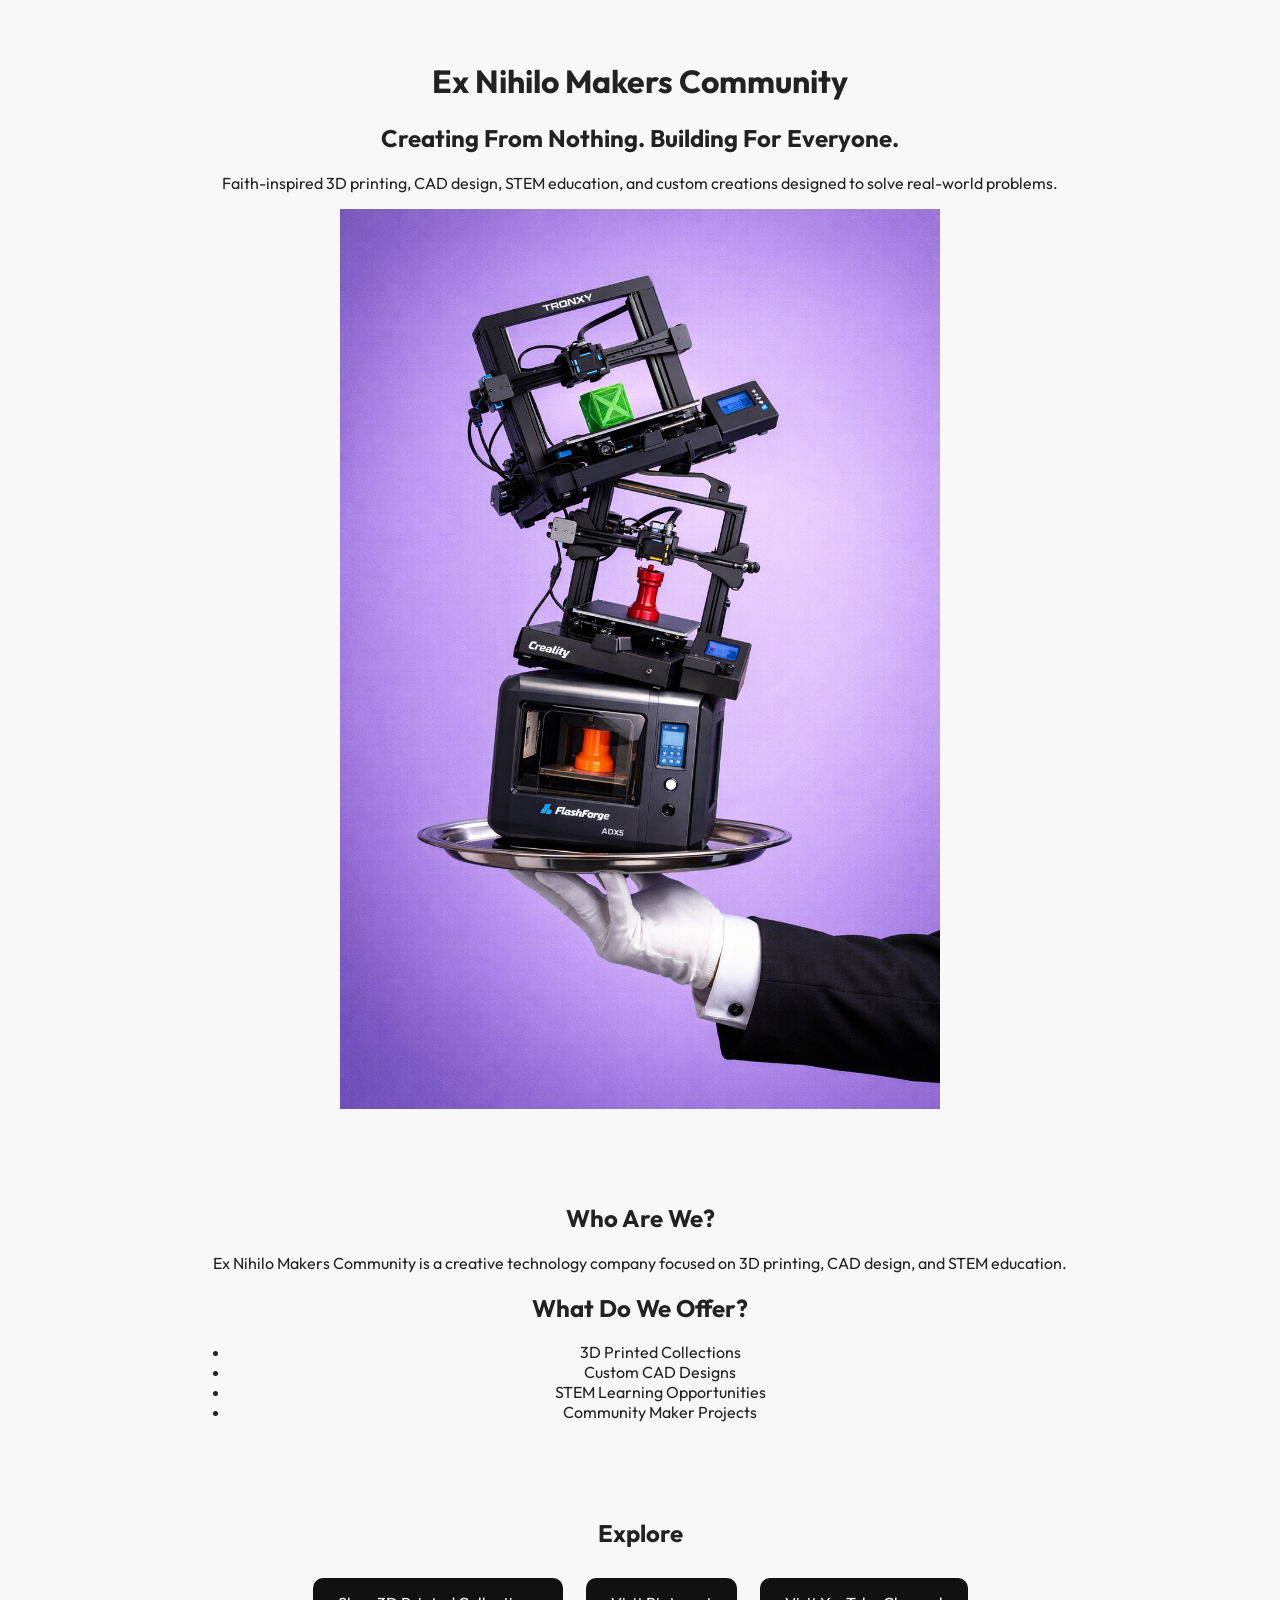
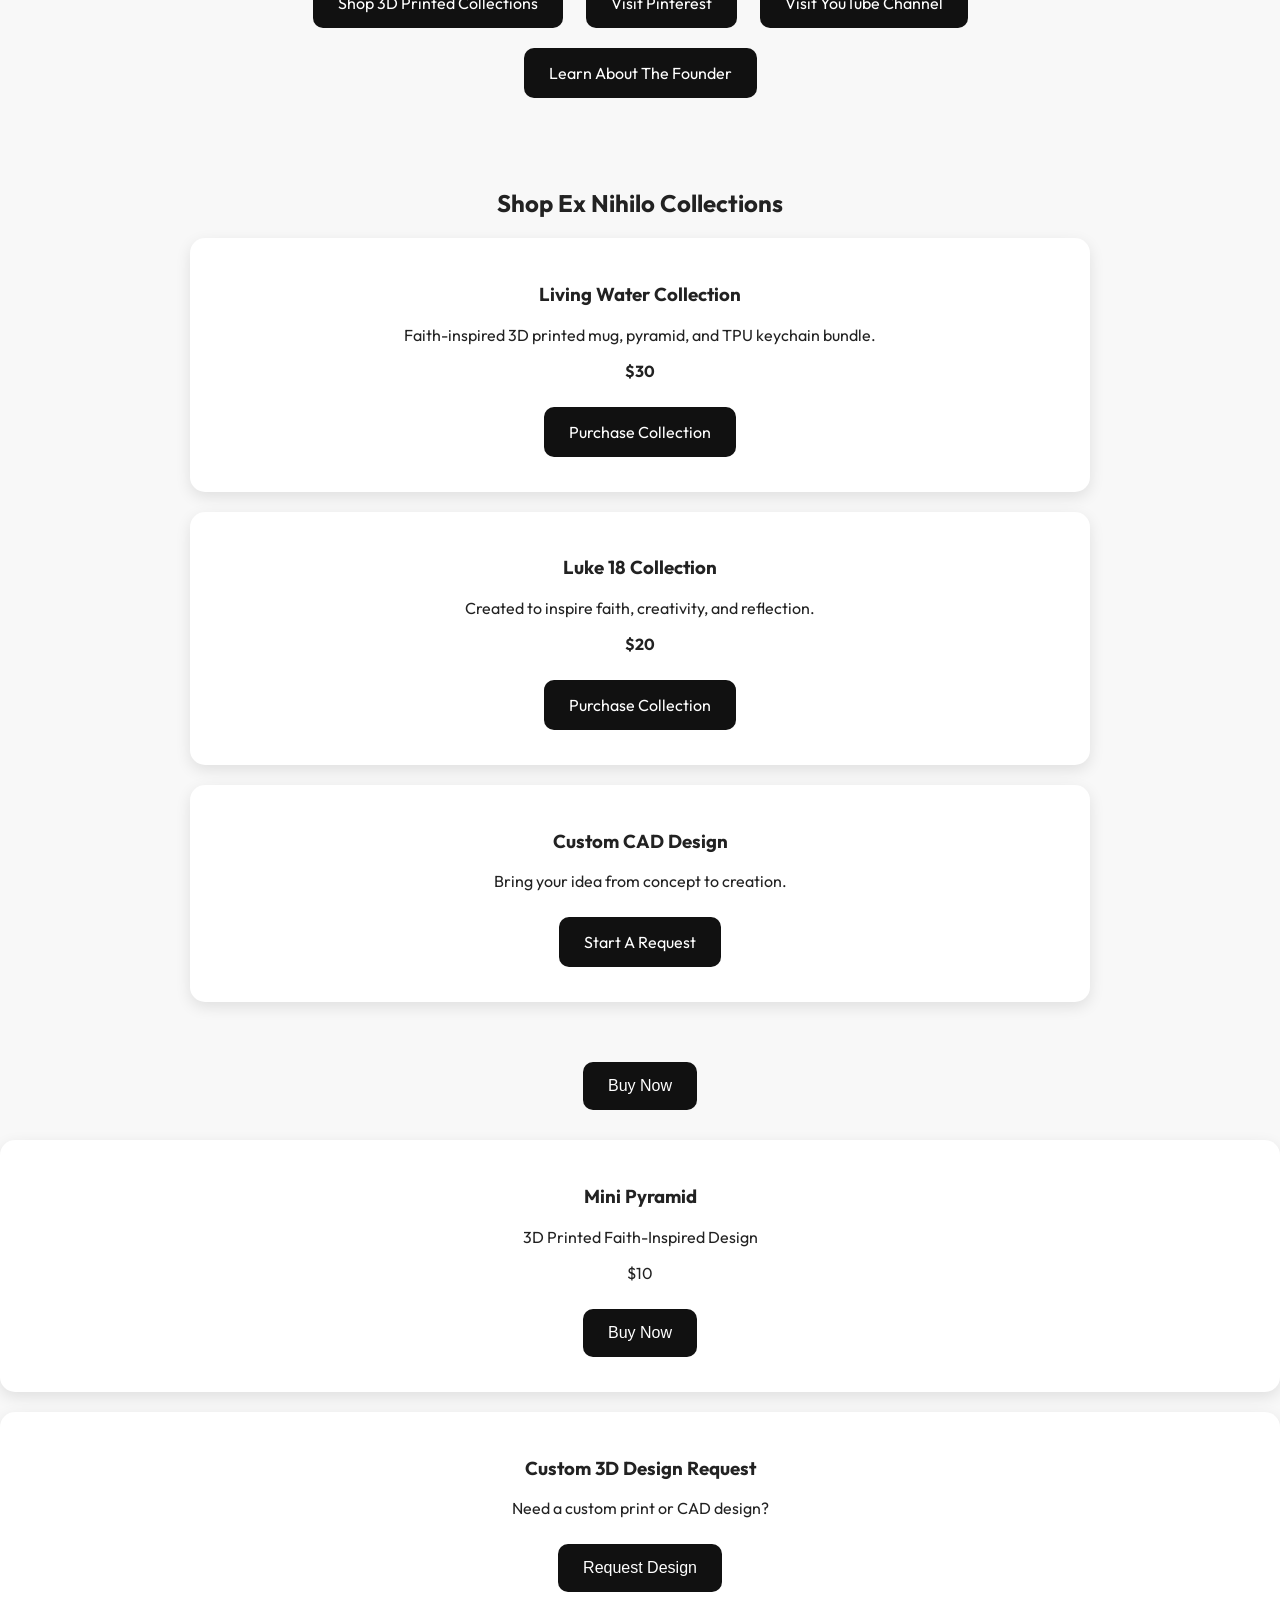
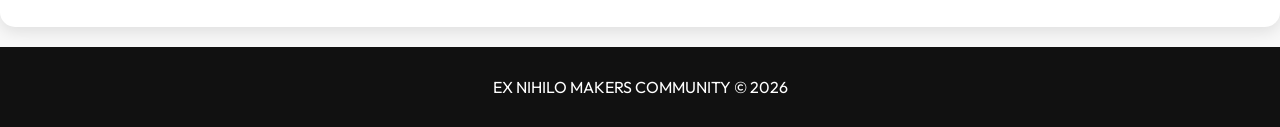
==== index.html @ cc1fc1db "update payout and details" ====
<!DOCTYPE html>
<html lang="en">

<head>
  <title>Ex Nihilo Makers Community</title>

  <meta charset="UTF-8">
  <meta name="viewport" content="width=device-width, initial-scale=1.0">

  <link rel="preconnect" href="https://fonts.googleapis.com">
  <link rel="preconnect" href="https://fonts.gstatic.com" crossorigin>

  <link href="https://fonts.googleapis.com/css2?family=Outfit:wght@400;700&display=swap" rel="stylesheet">

  <link rel="stylesheet" href="style.css">
</head>


<body>

<header class="hero">

<h1>Ex Nihilo Makers Community</h1>

<h2>
Creating From Nothing. Building For Everyone.
</h2>

<p>
Faith-inspired 3D printing, CAD design, STEM education, 
and custom creations designed to solve real-world problems.
</p>

<img 
src="images/stacked-printers.png"
alt="Stacked 3D printers"
class="hero-image">

</header>


<main>


<section class="about">

<h2>Who Are We?</h2>

<p>
Ex Nihilo Makers Community is a creative technology company focused on
3D printing, CAD design, and STEM education.
</p>

<h2>What Do We Offer?</h2>

<ul>
<li>3D Printed Collections</li>
<li>Custom CAD Designs</li>
<li>STEM Learning Opportunities</li>
<li>Community Maker Projects</li>
</ul>

</section>



<section class="buttons">

<h2>Explore</h2>

<a href="featured.html" class="button-link">
Shop 3D Printed Collections
</a>


<a href="https://www.pinterest.com/" class="button-link">
Visit Pinterest
</a>


<a href="https://youtube.com/" class="button-link">
Visit YouTube Channel
</a>


<a href="about.html" class="button-link">
Learn About The Founder
</a>


</section>




<section class="checkout">

<h2>Shop Ex Nihilo Collections</h2>

<div class="product">

<h3>Living Water Collection</h3>

<p>
Faith-inspired 3D printed mug, pyramid, and TPU keychain bundle.
</p>

<p><strong>$30</strong></p>

<a href="#" class="button-link">
Purchase Collection
</a>

</div>


<div class="product">

<h3>Luke 18 Collection</h3>

<p>
Created to inspire faith, creativity, and reflection.
</p>

<p><strong>$20</strong></p>

<a href="#" class="button-link">
Purchase Collection
</a>

</div>


<div class="product">

<h3>Custom CAD Design</h3>

<p>
Bring your idea from concept to creation.
</p>

<a href="contact.html" class="button-link">
Start A Request
</a>

</div>

</section>

<a href="Paypal checkout link">
<button>
Buy Now
</button>
</a>

</div>



<div class="product">

<h3>Mini Pyramid</h3>

<p>
3D Printed Faith-Inspired Design
</p>

<p>
$10
</p>

<a href="Paypal checkout link">
<button>
Buy Now
</button>
</a>

</div>



<div class="product">

<h3>Custom 3D Design Request</h3>

<p>
Need a custom print or CAD design?
</p>

<a href="contact.html">
<button>
Request Design
</button>
</a>

</div>


</section>


</main>



<footer>

EX NIHILO MAKERS COMMUNITY © 2026

</footer>


</body>
</html>
---- style.css ----
* {
box-sizing: border-box;
}


body {

margin:0;
padding:0;

font-family:'Outfit', sans-serif;

text-align:center;

background:#f8f8f8;

color:#222;

}



.hero {

padding:40px 20px;

}



.hero-image {

width:90%;

max-width:600px;

height:auto;

}



section {

width:90%;

max-width:900px;

margin:auto;

padding:30px 0;

}



button {

background:#111;

color:white;

border:none;

padding:15px 25px;

margin:10px;

border-radius:10px;

font-size:16px;

cursor:pointer;

}



button:hover {

opacity:.8;

}



.product {

background:white;

border-radius:15px;

padding:25px;

margin:20px auto;

box-shadow:0 5px 15px rgba(0,0,0,.1);

}

.button-link {

display:inline-block;

background:#111;

color:white;

padding:15px 25px;

margin:10px;

border-radius:10px;

text-decoration:none;

font-size:16px;

}

.button-link:hover {

opacity:.8;

}@media (max-width:600px){

h1 {
font-size:32px;
}

h2 {
font-size:22px;
}

p {
font-size:16px;
}

button,
.button-link {
width:90%;
}

}


footer {

padding:30px;

background:#111;

color:white;

}
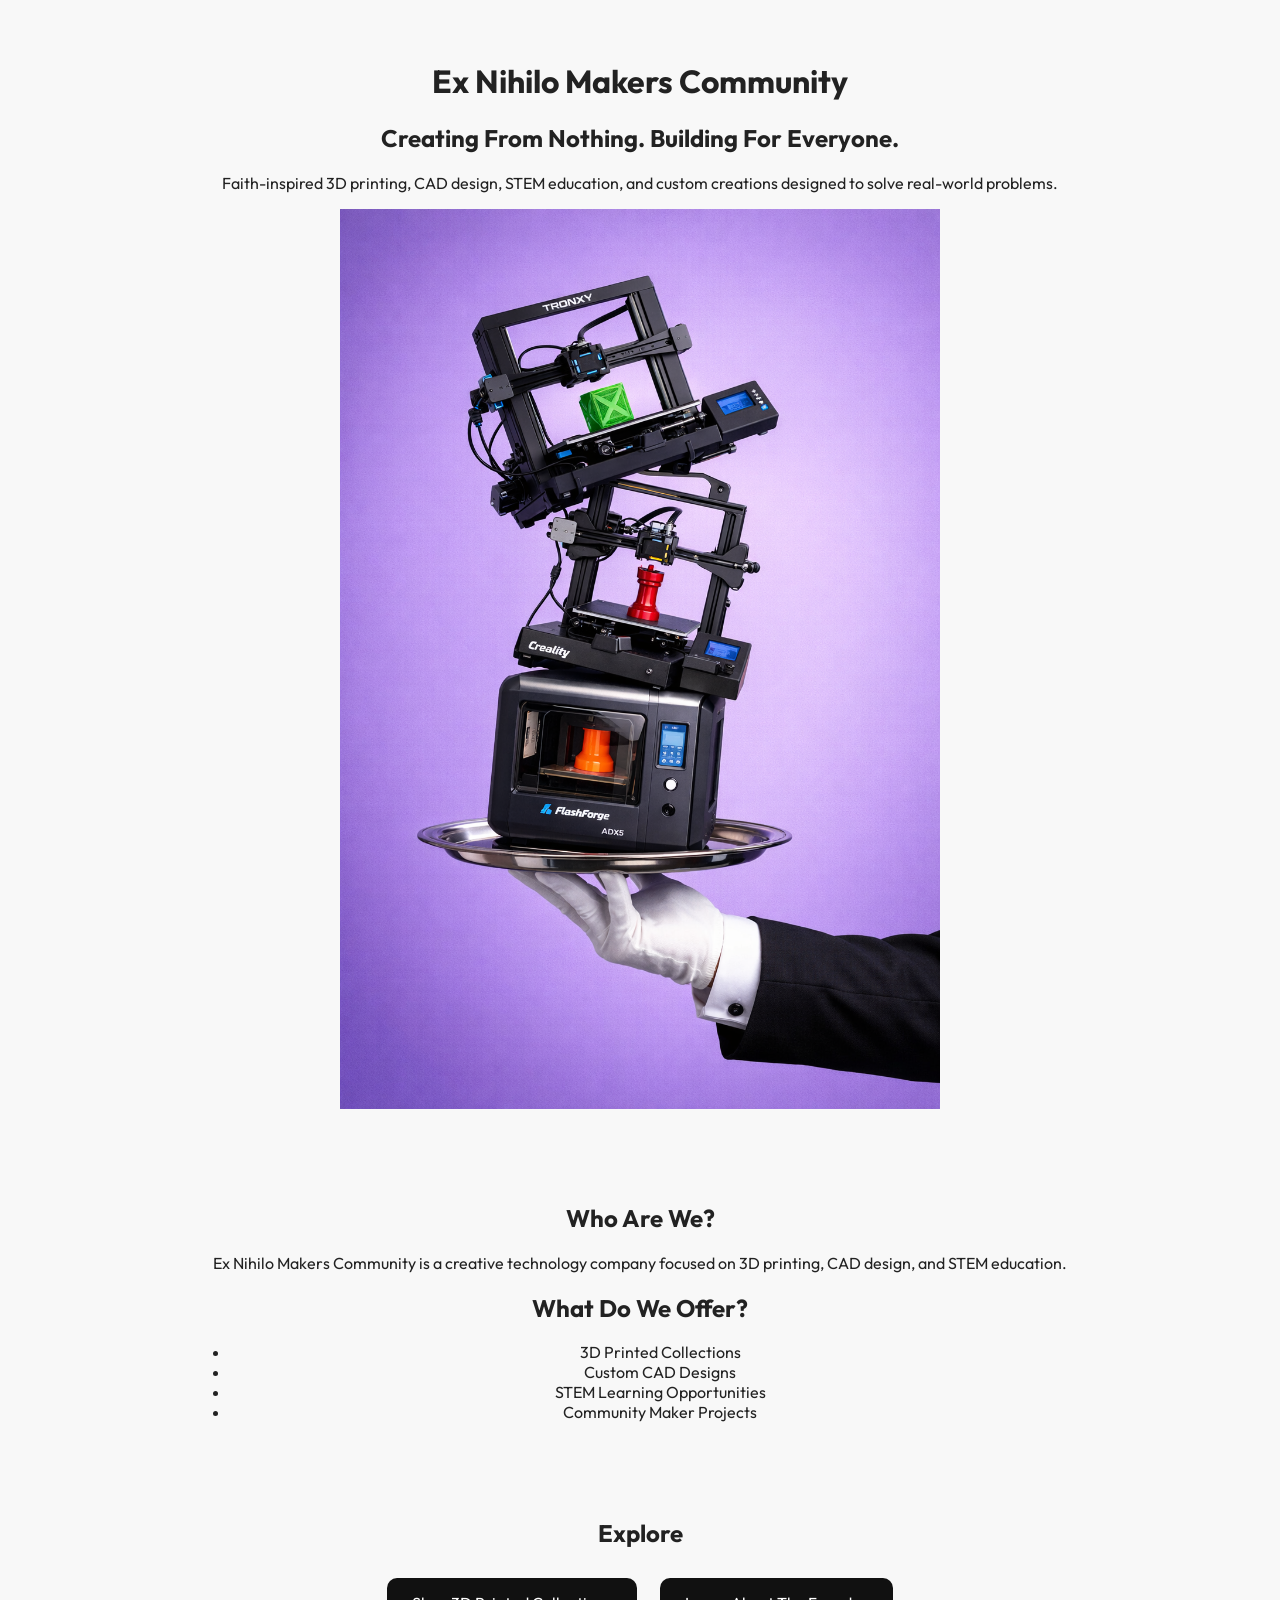
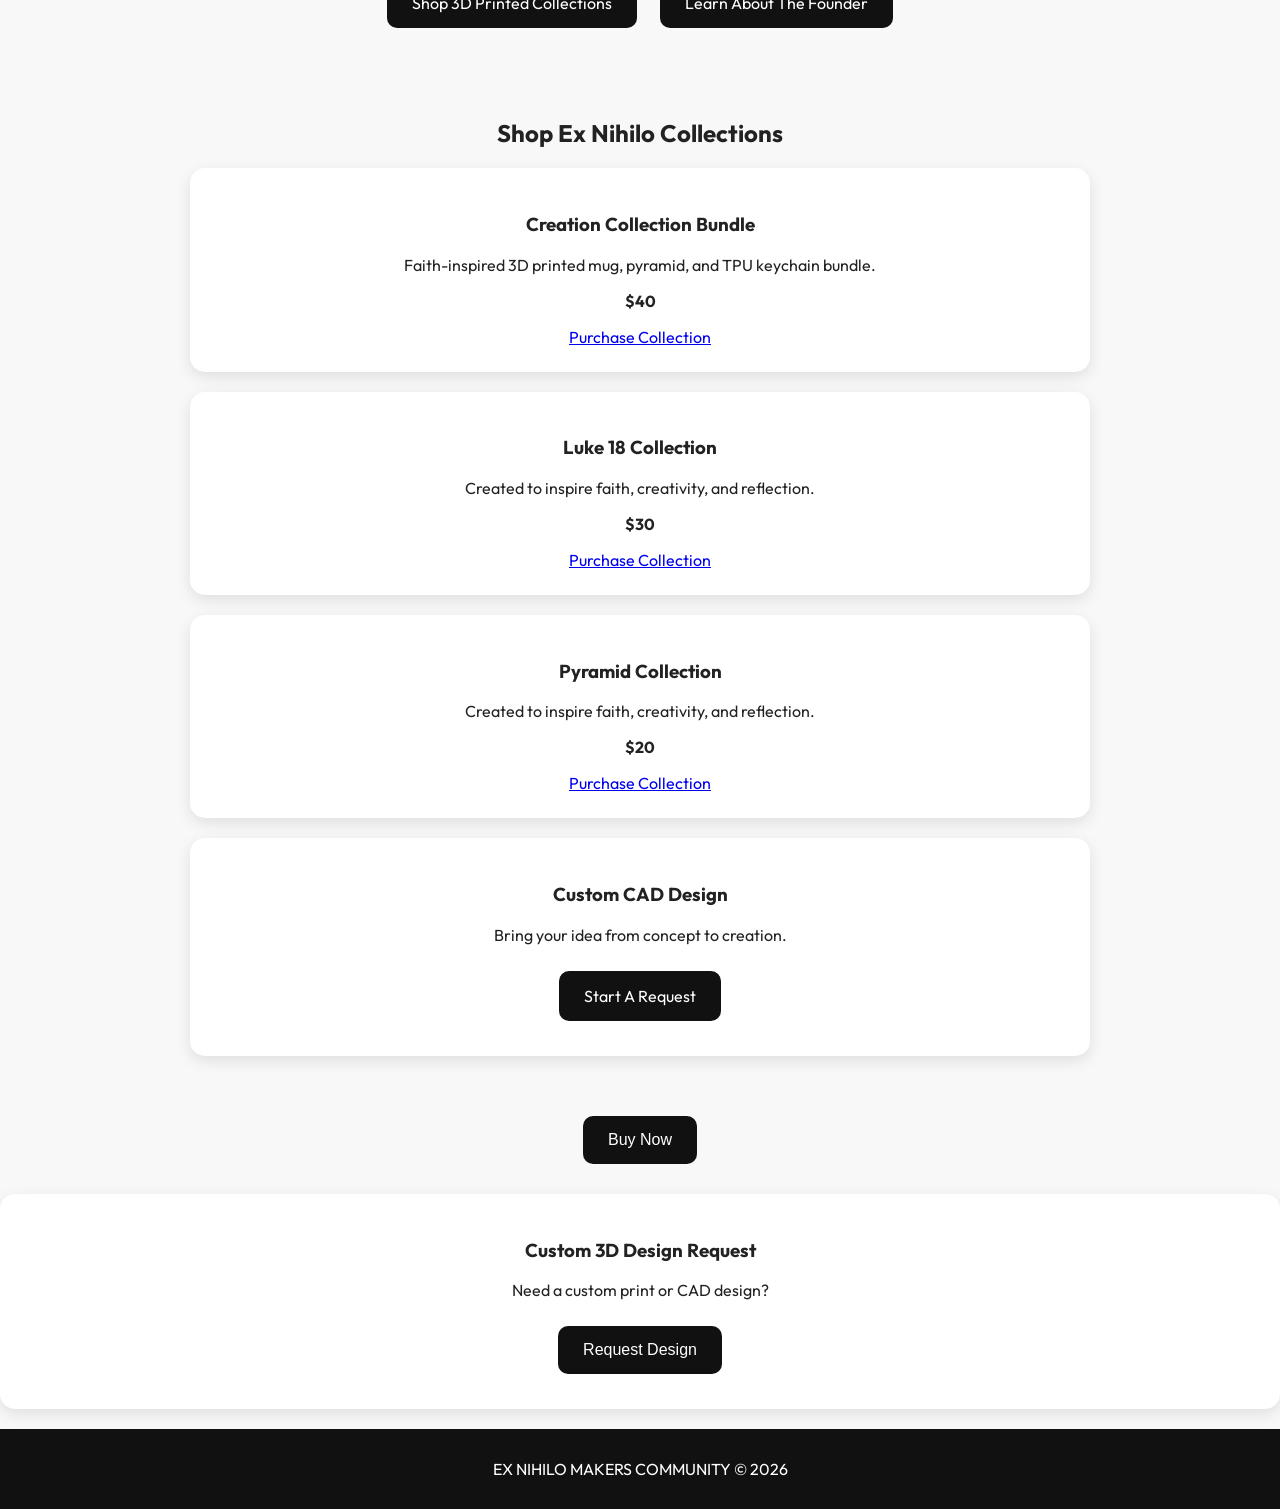
==== commit 4a58b7cb: "Added payment link buttons from stripe" ====
--- a/index.html
+++ b/index.html
@@ -72,17 +72,6 @@
 Shop 3D Printed Collections
 </a>
 
-
-<a href="https://www.pinterest.com/" class="button-link">
-Visit Pinterest
-</a>
-
-
-<a href="https://youtube.com/" class="button-link">
-Visit YouTube Channel
-</a>
-
-
 <a href="about.html" class="button-link">
 Learn About The Founder
 </a>
@@ -99,15 +88,15 @@
 
 <div class="product">
 
-<h3>Living Water Collection</h3>
+<h3>Creation Collection Bundle </h3>
 
 <p>
 Faith-inspired 3D printed mug, pyramid, and TPU keychain bundle.
 </p>
 
-<p><strong>$30</strong></p>
+<p><strong>$40</strong></p>
 
-<a href="#" class="button-link">
+<a href="Creation Collection Bundle" class="https://buy.stripe.com/test_7sY7sL6kL4NwaeicIA4Vy00">
 Purchase Collection
 </a>
 
@@ -122,14 +111,27 @@
 Created to inspire faith, creativity, and reflection.
 </p>
 
-<p><strong>$20</strong></p>
+<p><strong>$30</strong></p>
 
-<a href="#" class="button-link">
+<a href="Luke 18 Collection" class="https://buy.stripe.com/test_fZu6oH38zbbU1HM8sk4Vy01">
 Purchase Collection
 </a>
 
 </div>
+<div class="product">
 
+<h3>Pyramid Collection </h3>
+
+<p>
+Created to inspire faith, creativity, and reflection.
+</p>
+
+<p><strong>$20</strong></p>
+
+<a href="Pyramid Collection" class="https://buy.stripe.com/test_fZu6oH38zbbU1HM8sk4Vy01">
+Purchase Collection
+</a>
+</div>
 
 <div class="product">
 
@@ -147,6 +149,7 @@
 
 </section>
 
+<div>
 <a href="Paypal checkout link">
 <button>
 Buy Now
@@ -156,27 +159,7 @@
 </div>
 
 
-
-<div class="product">
-
-<h3>Mini Pyramid</h3>
-
-<p>
-3D Printed Faith-Inspired Design
 </p>
-
-<p>
-$10
-</p>
-
-<a href="Paypal checkout link">
-<button>
-Buy Now
-</button>
-</a>
-
-</div>
-
 
 
 <div class="product">
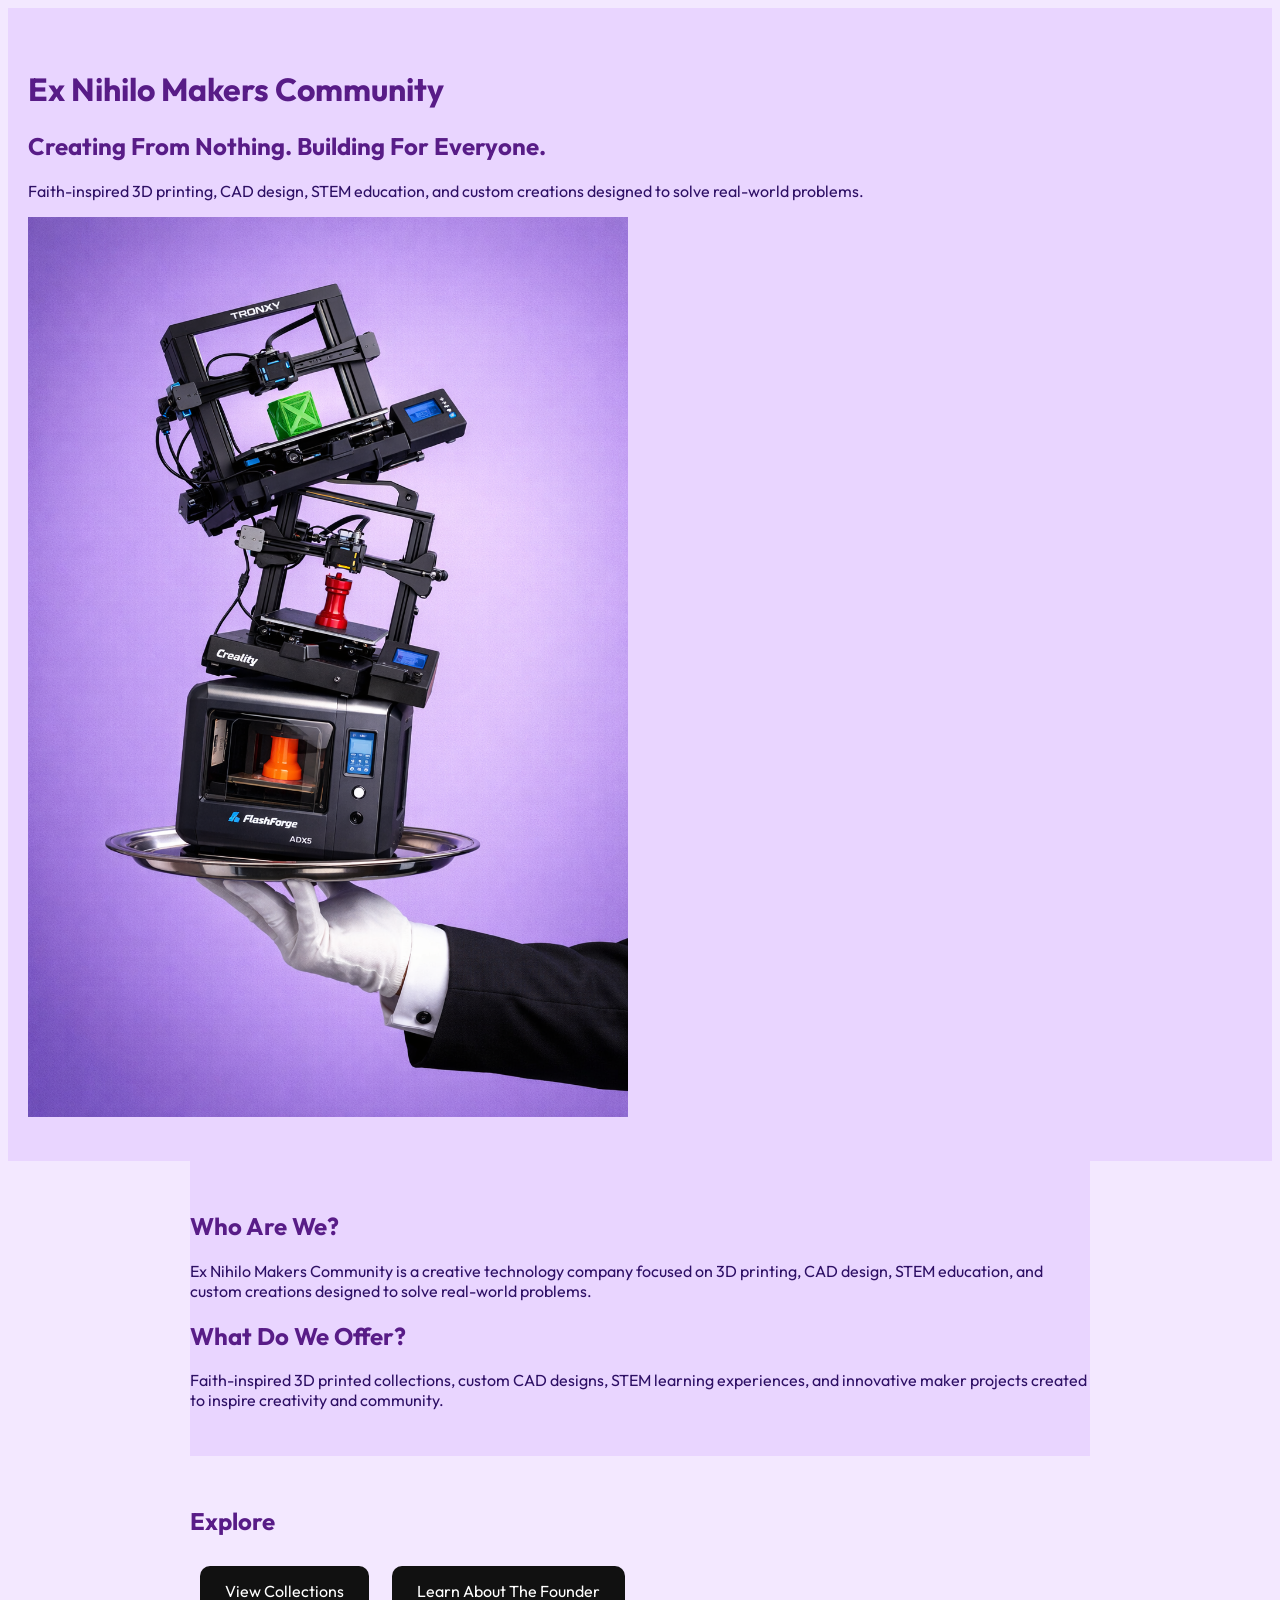
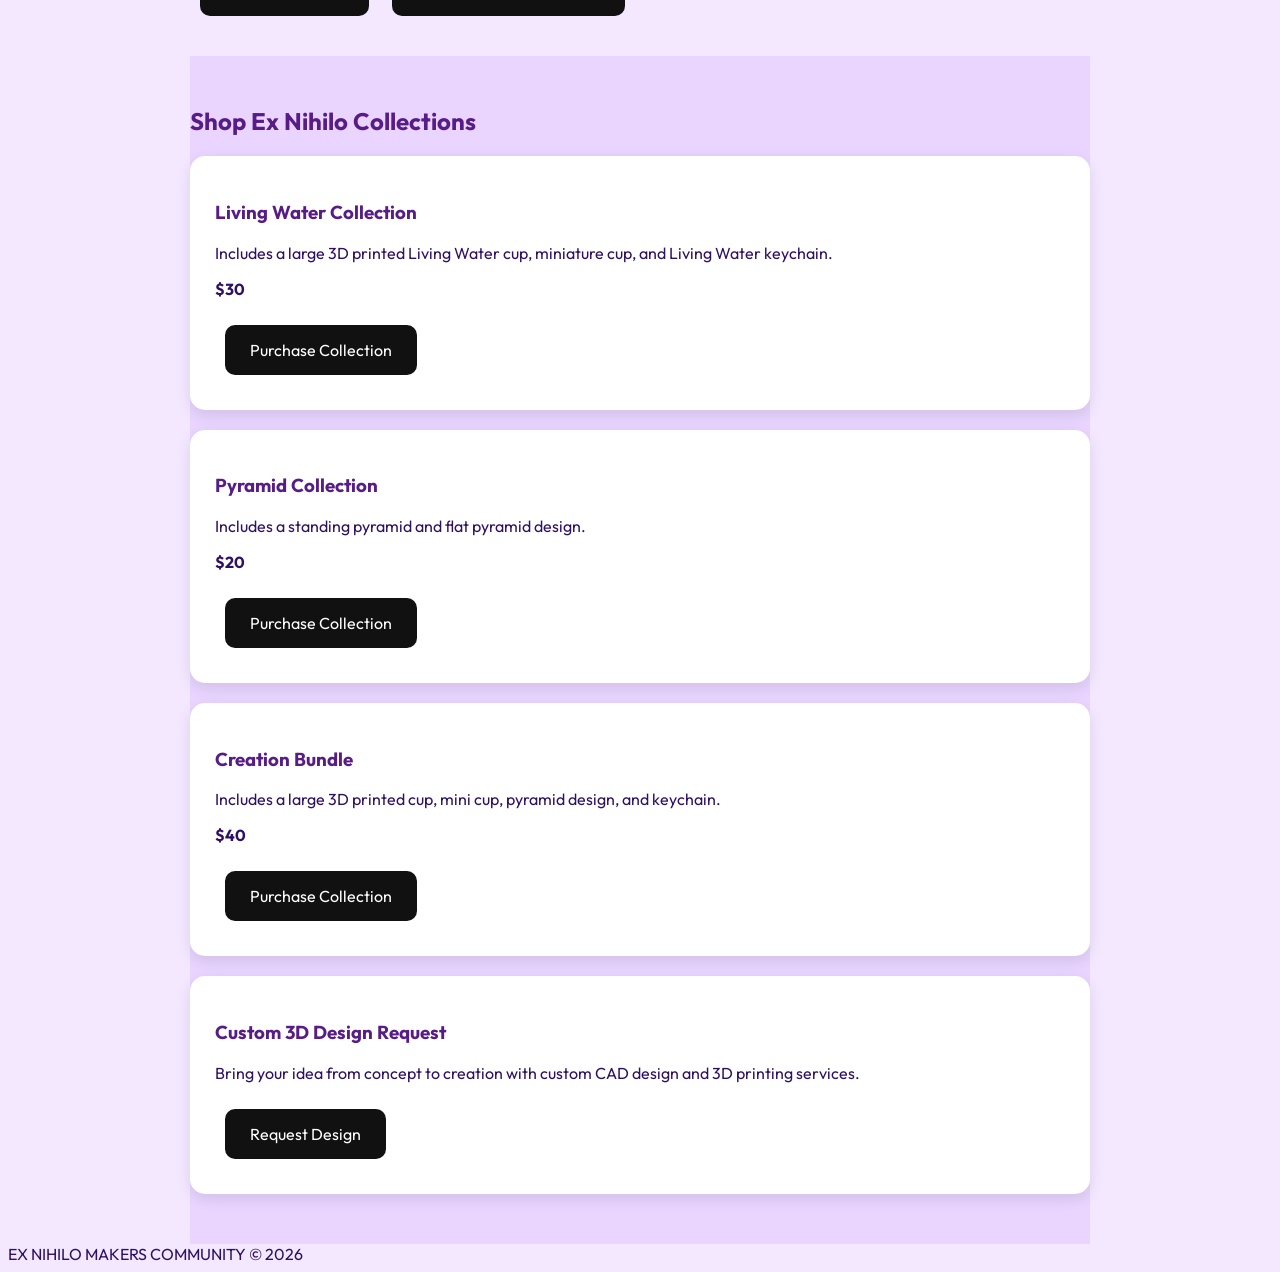
==== commit 219fe3af: "added purple enhandcements" ====
--- a/index.html
+++ b/index.html
@@ -48,17 +48,18 @@
 
 <p>
 Ex Nihilo Makers Community is a creative technology company focused on
-3D printing, CAD design, and STEM education.
+3D printing, CAD design, STEM education, and custom creations designed to
+solve real-world problems.
 </p>
+
 
 <h2>What Do We Offer?</h2>
 
-<ul>
-<li>3D Printed Collections</li>
-<li>Custom CAD Designs</li>
-<li>STEM Learning Opportunities</li>
-<li>Community Maker Projects</li>
-</ul>
+<p>
+Faith-inspired 3D printed collections, custom CAD designs, STEM learning
+experiences, and innovative maker projects created to inspire creativity
+and community.
+</p>
 
 </section>
 
@@ -69,13 +70,12 @@
 <h2>Explore</h2>
 
 <a href="featured.html" class="button-link">
-Shop 3D Printed Collections
+View Collections
 </a>
 
 <a href="about.html" class="button-link">
 Learn About The Founder
 </a>
-
 
 </section>
 
@@ -86,80 +86,61 @@
 
 <h2>Shop Ex Nihilo Collections</h2>
 
+
 <div class="product">
 
-<h3>Creation Collection Bundle </h3>
+<h3>Living Water Collection</h3>
 
 <p>
-Faith-inspired 3D printed mug, pyramid, and TPU keychain bundle.
+Includes a large 3D printed Living Water cup,
+miniature cup, and Living Water keychain.
 </p>
 
-<p><strong>$40</strong></p>
+<p><strong>$30</strong></p>
 
-<a href="Creation Collection Bundle" class="https://buy.stripe.com/test_7sY7sL6kL4NwaeicIA4Vy00">
+<a href="YOUR-LIVING-WATER-STRIPE-LINK" class="button-link">
 Purchase Collection
 </a>
 
 </div>
 
 
+
 <div class="product">
 
-<h3>Luke 18 Collection</h3>
+<h3>Pyramid Collection</h3>
 
 <p>
-Created to inspire faith, creativity, and reflection.
-</p>
-
-<p><strong>$30</strong></p>
-
-<a href="Luke 18 Collection" class="https://buy.stripe.com/test_fZu6oH38zbbU1HM8sk4Vy01">
-Purchase Collection
-</a>
-
-</div>
-<div class="product">
-
-<h3>Pyramid Collection </h3>
-
-<p>
-Created to inspire faith, creativity, and reflection.
+Includes a standing pyramid and flat pyramid design.
 </p>
 
 <p><strong>$20</strong></p>
 
-<a href="Pyramid Collection" class="https://buy.stripe.com/test_fZu6oH38zbbU1HM8sk4Vy01">
+<a href="YOUR-PYRAMID-STRIPE-LINK" class="button-link">
 Purchase Collection
-</a>
-</div>
-
-<div class="product">
-
-<h3>Custom CAD Design</h3>
-
-<p>
-Bring your idea from concept to creation.
-</p>
-
-<a href="contact.html" class="button-link">
-Start A Request
-</a>
-
-</div>
-
-</section>
-
-<div>
-<a href="Paypal checkout link">
-<button>
-Buy Now
-</button>
 </a>
 
 </div>
 
 
+
+<div class="product">
+
+<h3>Creation Bundle</h3>
+
+<p>
+Includes a large 3D printed cup, mini cup, pyramid design,
+and keychain.
 </p>
+
+<p><strong>$40</strong></p>
+
+<a href="YOUR-CREATION-BUNDLE-STRIPE-LINK" class="button-link">
+Purchase Collection
+</a>
+
+</div>
+
 
 
 <div class="product">
@@ -167,13 +148,12 @@
 <h3>Custom 3D Design Request</h3>
 
 <p>
-Need a custom print or CAD design?
+Bring your idea from concept to creation with custom CAD design
+and 3D printing services.
 </p>
 
-<a href="contact.html">
-<button>
+<a href="contact.html" class="button-link">
 Request Design
-</button>
 </a>
 
 </div>
--- a/style.css
+++ b/style.css
@@ -2,22 +2,40 @@
 box-sizing: border-box;
 }
 
-
 body {
-
-margin:0;
-padding:0;
-
-font-family:'Outfit', sans-serif;
-
-text-align:center;
-
-background:#f8f8f8;
-
-color:#222;
-
+background-color: #F3E8FF;
+color: #2E1065;
+font-family: 'Outfit', sans-serif;
 }
 
+
+.hero,
+.about,
+.checkout {
+background-color: #E9D5FF;
+}
+
+
+h1,
+h2,
+h3 {
+color: #581C87;
+}
+
+
+.button-link {
+background-color: #6B21A8;
+color: white;
+padding: 12px 24px;
+border-radius: 8px;
+text-decoration: none;
+display: inline-block;
+}
+
+
+.button-link:hover {
+background-color: #4C1D95;
+}
 
 
 .hero {
@@ -141,7 +159,7 @@
 width:90%;
 }
 
-}
+
 
 
 footer {
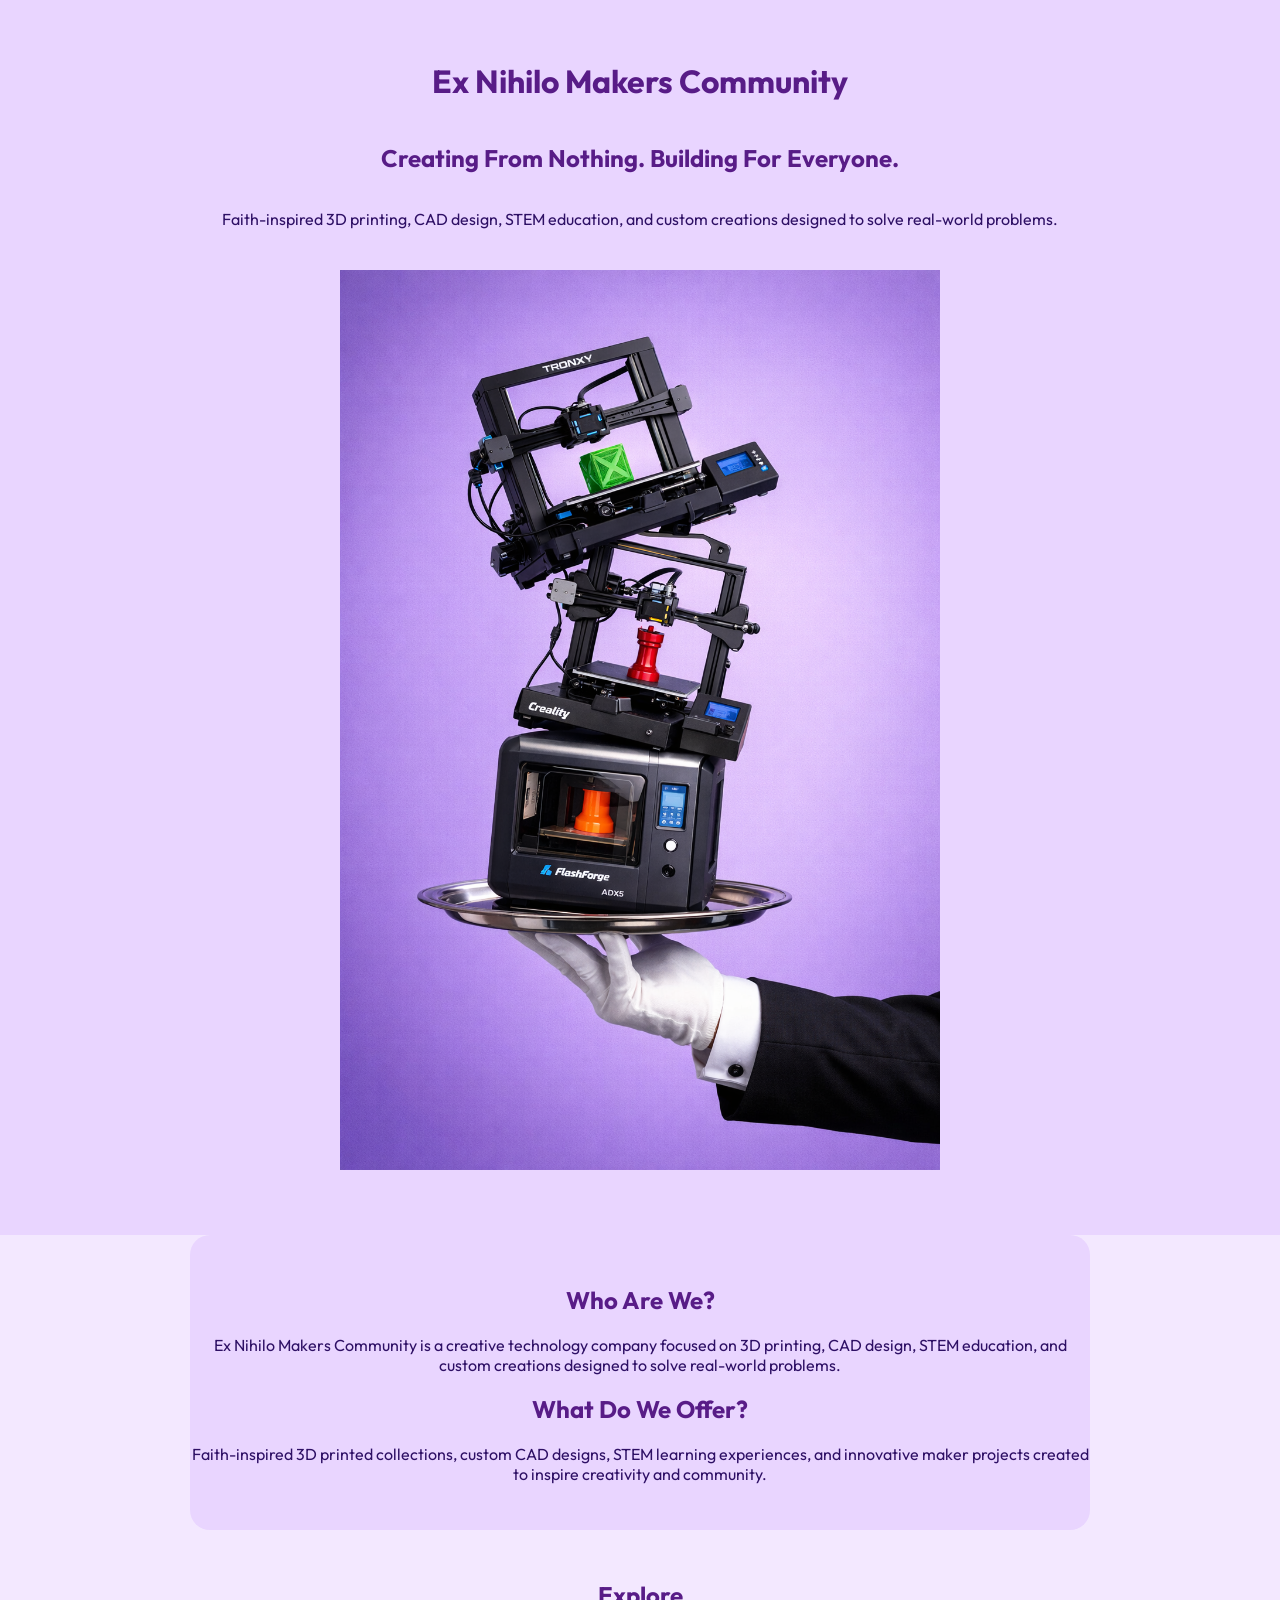
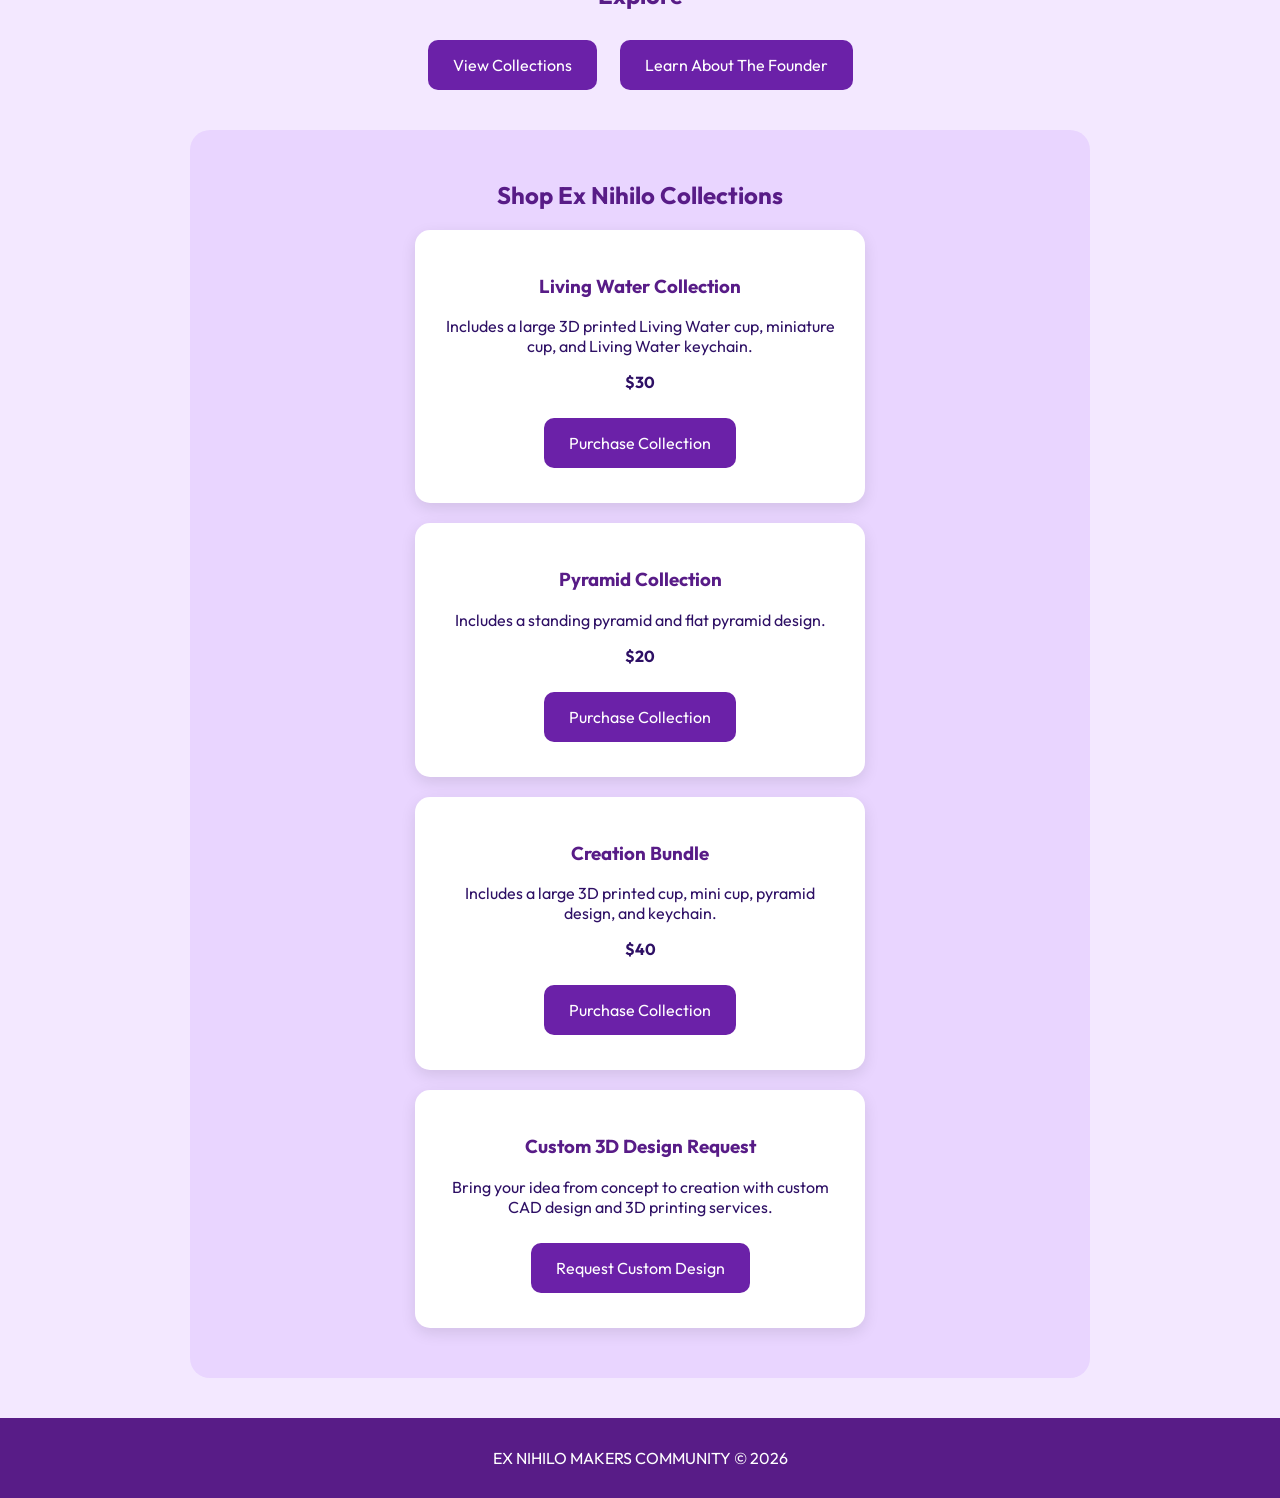
==== commit 61adfeb9: "Request page and css edits" ====
--- a/index.html
+++ b/index.html
@@ -98,7 +98,7 @@
 
 <p><strong>$30</strong></p>
 
-<a href="YOUR-LIVING-WATER-STRIPE-LINK" class="button-link">
+<a href="buy.stripe.com/test_fZu6oH38zbbU1HM8sk4Vy01" class="button-link">
 Purchase Collection
 </a>
 
@@ -116,7 +116,7 @@
 
 <p><strong>$20</strong></p>
 
-<a href="YOUR-PYRAMID-STRIPE-LINK" class="button-link">
+<a href="buy.stripe.com/test_14A9ATeRh7ZI4TY7og4Vy02" class="button-link">
 Purchase Collection
 </a>
 
@@ -135,7 +135,7 @@
 
 <p><strong>$40</strong></p>
 
-<a href="YOUR-CREATION-BUNDLE-STRIPE-LINK" class="button-link">
+<a href="buy.stripe.com/test_7sY7sL6kL4NwaeicIA4Vy00" class="button-link">
 Purchase Collection
 </a>
 
@@ -152,8 +152,8 @@
 and 3D printing services.
 </p>
 
-<a href="contact.html" class="button-link">
-Request Design
+<a href="design-request.html" class="button-link">
+Request Custom Design
 </a>
 
 </div>
--- a/style.css
+++ b/style.css
@@ -1,173 +1,169 @@
-  * {
-box-sizing: border-box;
-}
-
-body {
-background-color: #F3E8FF;
-color: #2E1065;
-font-family: 'Outfit', sans-serif;
+* {
+    box-sizing: border-box;
 }
 
 
-.hero,
-.about,
-.checkout {
-background-color: #E9D5FF;
+body {
+    margin: 0;
+    background-color: #F3E8FF;
+    color: #2E1065;
+    font-family: 'Outfit', sans-serif;
+    text-align: center;
 }
 
 
+/* Header */
+.hero {
+    background-color: #E9D5FF;
+    padding: 40px 20px;
+    display: flex;
+    flex-direction: column;
+    align-items: center;
+}
+
+
+.hero-image {
+    width: 90%;
+    max-width: 600px;
+    height: auto;
+    margin: 25px auto;
+}
+
+
+/* Main Sections */
+section {
+    width: 90%;
+    max-width: 900px;
+    margin: auto;
+    padding: 30px 0;
+    text-align: center;
+}
+
+
+.about,
+.checkout {
+    background-color: #E9D5FF;
+    border-radius: 20px;
+}
+
+
+/* Titles */
 h1,
 h2,
 h3 {
-color: #581C87;
+    color: #581C87;
 }
 
 
+/* Buttons */
 .button-link {
-background-color: #6B21A8;
-color: white;
-padding: 12px 24px;
-border-radius: 8px;
-text-decoration: none;
-display: inline-block;
+    display: inline-block;
+    background-color: #6B21A8;
+    color: white;
+    padding: 15px 25px;
+    margin: 10px;
+    border-radius: 10px;
+    text-decoration: none;
+    font-size: 16px;
 }
 
 
 .button-link:hover {
-background-color: #4C1D95;
+    background-color: #4C1D95;
 }
 
 
-.hero {
+/* Product Cards */
+.product {
+    background-color: white;
+    border-radius: 15px;
+    padding: 25px;
+    margin: 20px auto;
+    max-width: 450px;
+    box-shadow: 0 5px 15px rgba(0,0,0,.1);
+}
 
-padding:40px 20px;
 
+/* Form Buttons */
+button {
+    background-color: #6B21A8;
+    color: white;
+    border: none;
+    padding: 15px 25px;
+    margin: 10px;
+    border-radius: 10px;
+    font-size: 16px;
+    cursor: pointer;
+}
+
+
+button:hover {
+    background-color: #4C1D95;
+}
+
+
+/* Footer */
+footer {
+    padding: 30px;
+    background-color: #581C87;
+    color: white;
+    text-align: center;
+    margin-top: 40px;
 }
 
 
 
-.hero-image {
+/* Mobile */
+@media (max-width:600px){
 
-width:90%;
+    h1 {
+        font-size:32px;
+    }
 
-max-width:600px;
+    h2 {
+        font-size:22px;
+    }
 
-height:auto;
+    p {
+        font-size:16px;
+    }
 
+    button,
+    .button-link {
+        width:90%;
+    }
+form{
+    display:flex;
+    flex-direction:column;
+    max-width:600px;
+    margin:auto;
+    text-align:left;
 }
 
-
-
-section {
-
-width:90%;
-
-max-width:900px;
-
-margin:auto;
-
-padding:30px 0;
-
+label{
+    font-weight:bold;
+    margin-top:15px;
+    color:#581C87;
 }
 
-
-
-button {
-
-background:#111;
-
-color:white;
-
-border:none;
-
-padding:15px 25px;
-
-margin:10px;
-
-border-radius:10px;
-
-font-size:16px;
-
-cursor:pointer;
-
+input,
+select,
+textarea{
+    padding:12px;
+    margin-top:6px;
+    margin-bottom:10px;
+    border:1px solid #6B21A8;
+    border-radius:8px;
+    font-size:16px;
+    font-family:inherit;
 }
 
-
-
-button:hover {
-
-opacity:.8;
-
+input[type="radio"]{
+    width:auto;
+    margin-right:8px;
 }
 
-
-
-.product {
-
-background:white;
-
-border-radius:15px;
-
-padding:25px;
-
-margin:20px auto;
-
-box-shadow:0 5px 15px rgba(0,0,0,.1);
-
+button{
+    margin-top:20px;
 }
-
-.button-link {
-
-display:inline-block;
-
-background:#111;
-
-color:white;
-
-padding:15px 25px;
-
-margin:10px;
-
-border-radius:10px;
-
-text-decoration:none;
-
-font-size:16px;
-
-}
-
-.button-link:hover {
-
-opacity:.8;
-
-}@media (max-width:600px){
-
-h1 {
-font-size:32px;
-}
-
-h2 {
-font-size:22px;
-}
-
-p {
-font-size:16px;
-}
-
-button,
-.button-link {
-width:90%;
-}
-
-
-
-
-footer {
-
-padding:30px;
-
-background:#111;
-
-color:white;
-
-}
+}
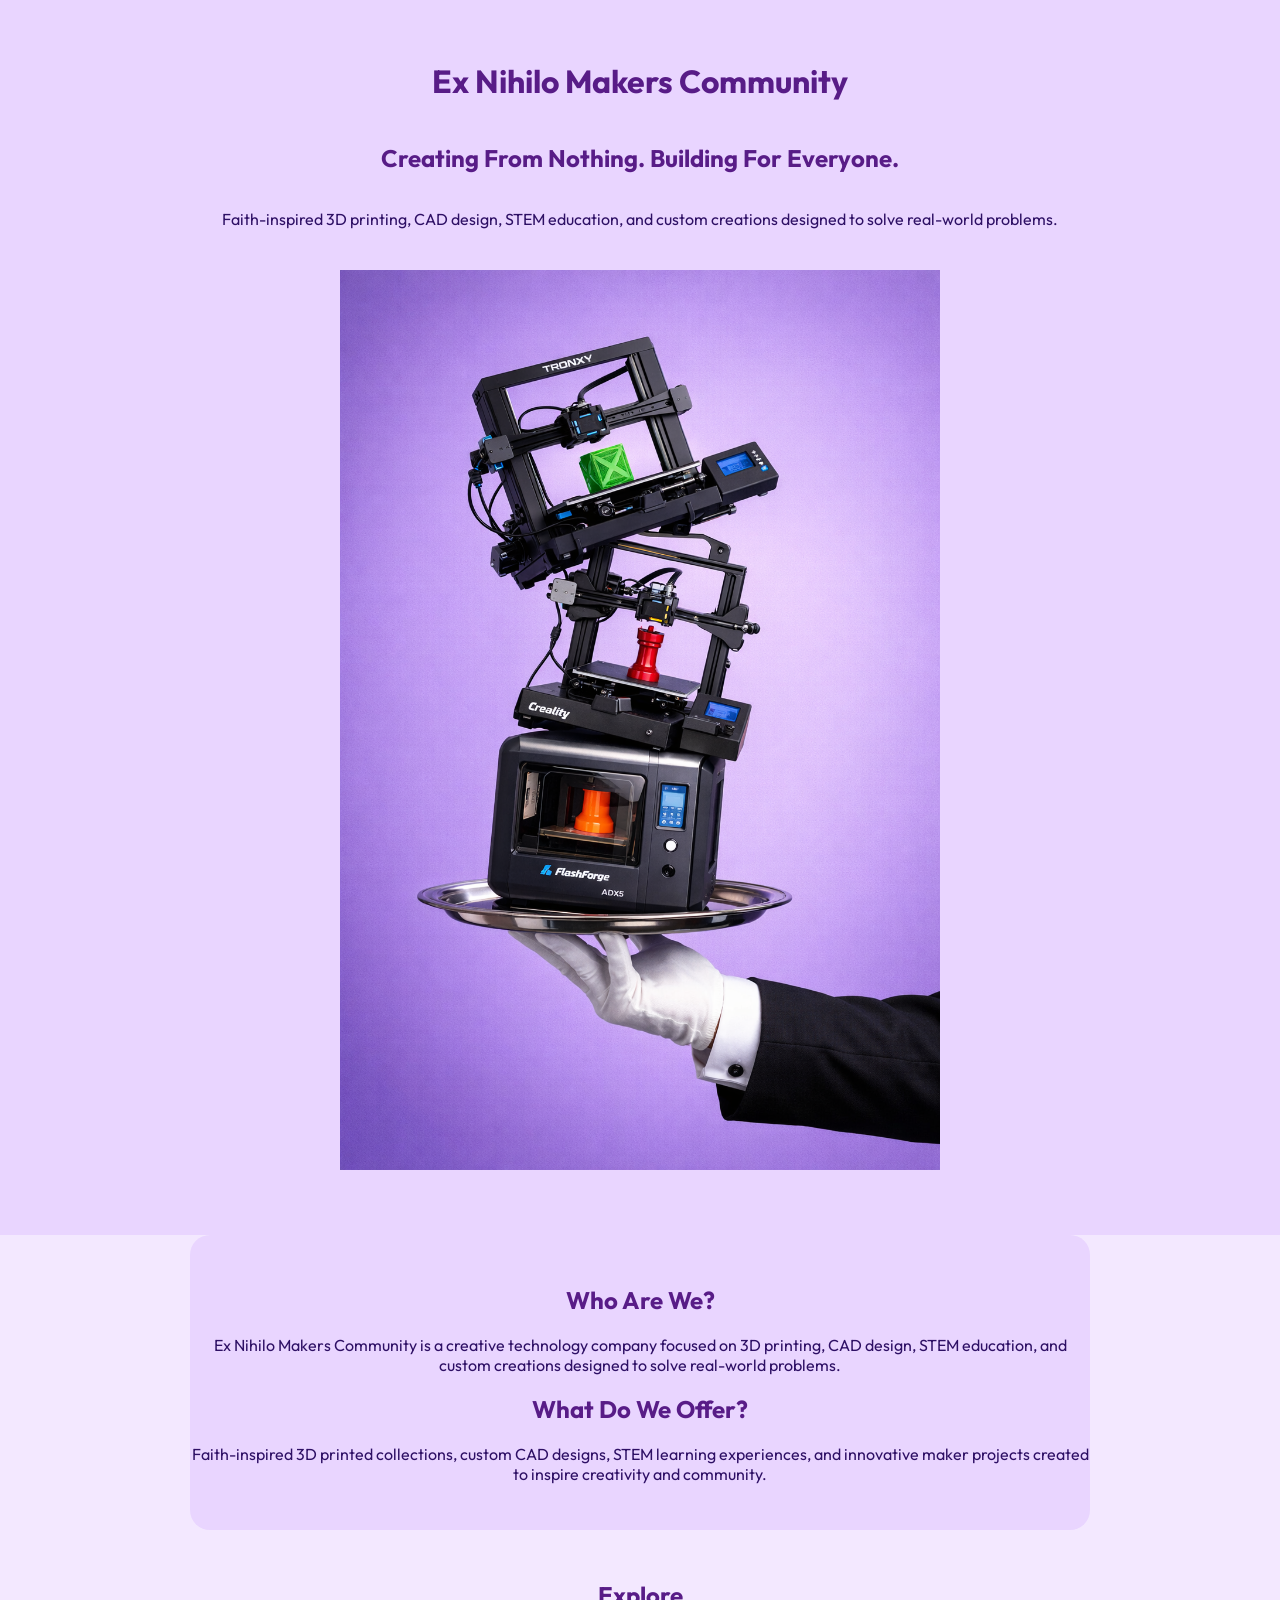
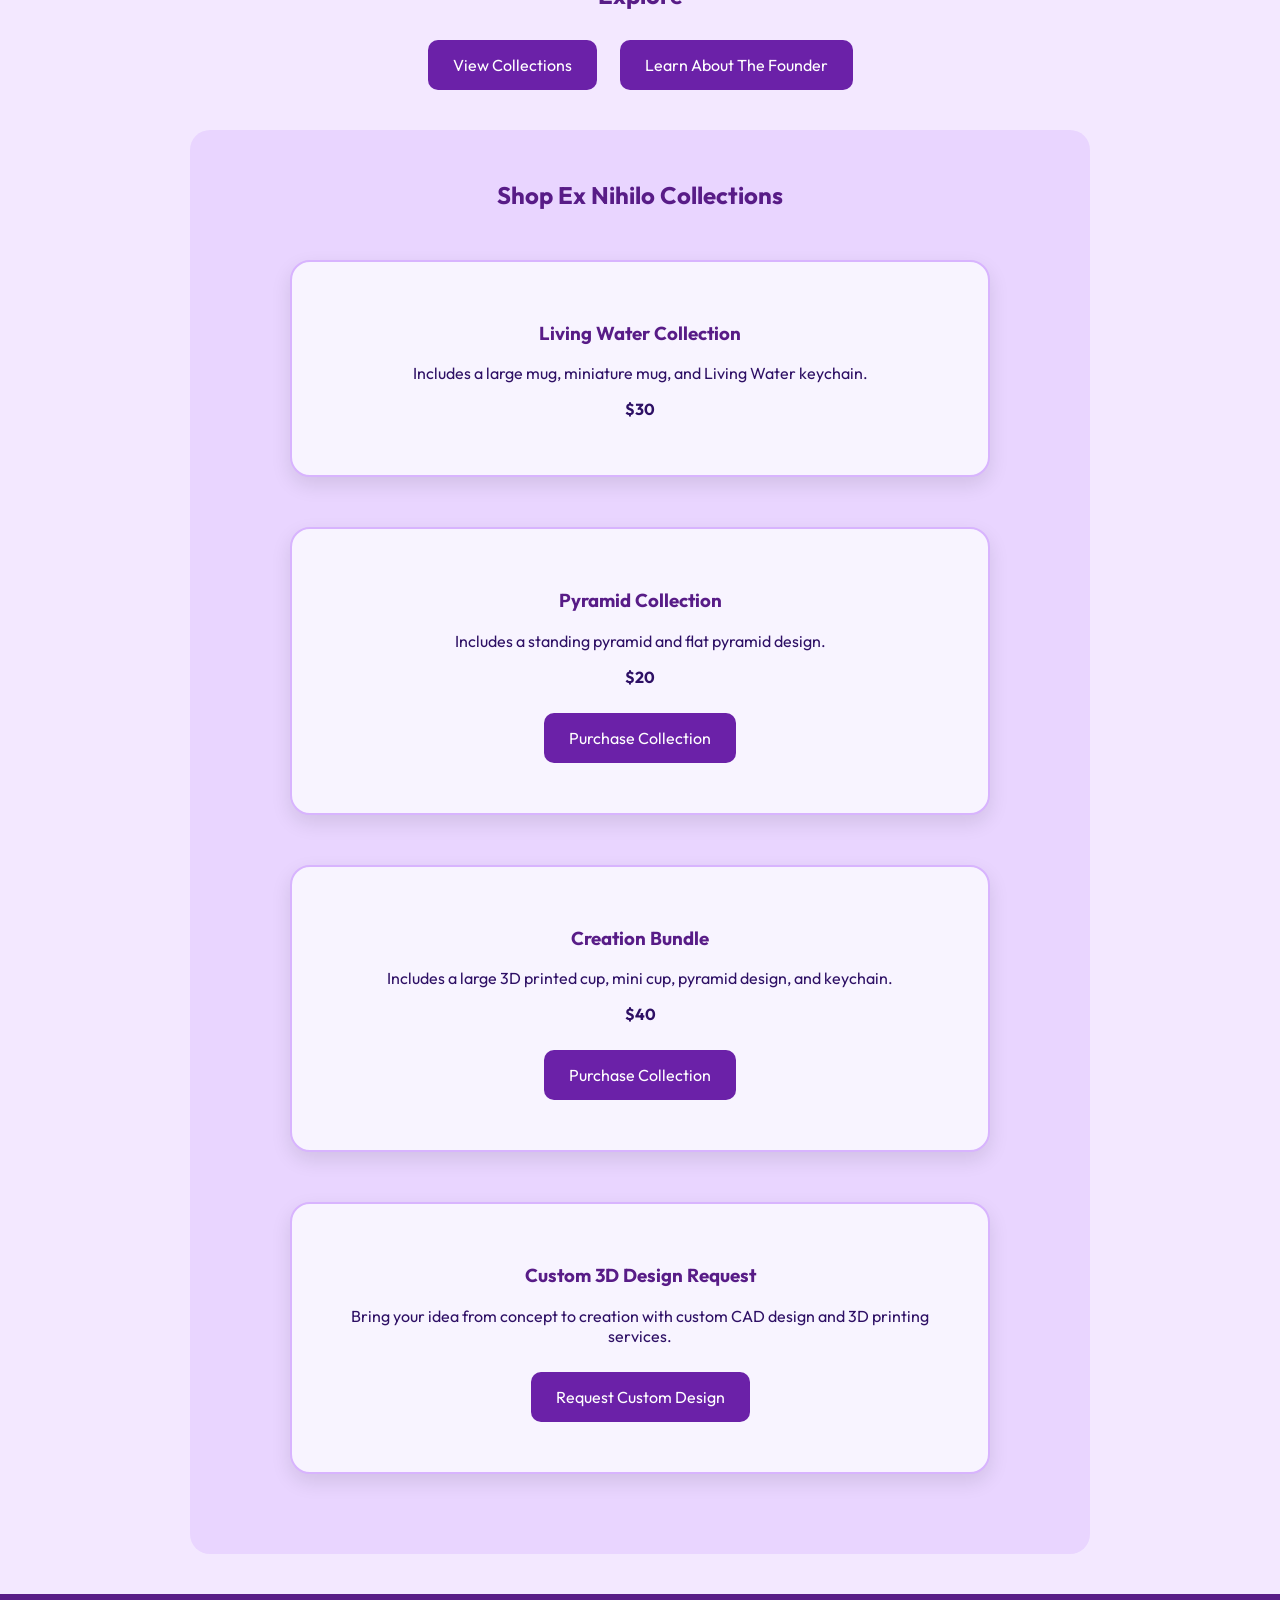
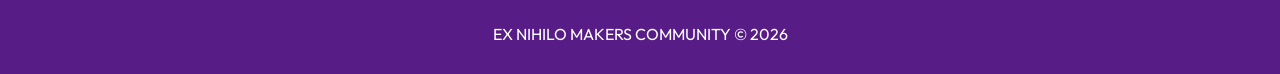
==== commit 788a1be0: "added live link" ====
--- a/index.html
+++ b/index.html
@@ -92,15 +92,16 @@
 <h3>Living Water Collection</h3>
 
 <p>
-Includes a large 3D printed Living Water cup,
-miniature cup, and Living Water keychain.
+Includes a large mug, miniature mug, and Living Water keychain.
 </p>
 
 <p><strong>$30</strong></p>
 
-<a href="buy.stripe.com/test_fZu6oH38zbbU1HM8sk4Vy01" class="button-link">
-Purchase Collection
-</a>
+<stripe-buy-button
+  buy-button-id="buy_btn_1Txe41IHr2MawvWU47VX9Ib2"
+  publishable-key="pk_live_51TxYR2IHr2MawvWUVh4LdQSxwqMFHMt6ffkfEjAN1Z4Dk1iV40VXmPznHwUOPWBsQlIzbMenxcGWupOTqotcaY1o00ibyXacRp">
+</stripe-buy-button>
+
 
 </div>
 
--- a/style.css
+++ b/style.css
@@ -166,4 +166,76 @@
 button{
     margin-top:20px;
 }
+}
+.product {
+    max-width: 700px;
+    margin: 50px auto;
+    padding: 40px;
+    background: #F8F4FF;
+    border: 2px solid #D8B4FE;
+    border-radius: 20px;
+    box-shadow: 0 8px 20px rgba(0,0,0,.10);
+}
+
+form {
+    display: flex;
+    flex-direction: column;
+    gap: 20px;
+    text-align: left;
+}
+
+form div {
+    display: flex;
+    flex-direction: column;
+    gap: 8px;
+}
+
+label {
+    font-weight: bold;
+    color: #581C87;
+    font-size: 18px;
+}
+
+input,
+select,
+textarea {
+    width: 100%;
+    padding: 14px;
+    border: 1px solid #C084FC;
+    border-radius: 10px;
+    font-size: 16px;
+    font-family: inherit;
+    background: white;
+}
+
+textarea {
+    min-height: 140px;
+    resize: vertical;
+}
+
+.radio-group {
+    display: flex;
+    gap: 30px;
+    align-items: center;
+    margin-top: 5px;
+}
+
+.radio-group label {
+    font-weight: normal;
+    color: #2E1065;
+}
+
+button {
+    margin-top: 20px;
+    padding: 16px;
+    font-size: 18px;
+    background: #6B21A8;
+    color: white;
+    border: none;
+    border-radius: 10px;
+    cursor: pointer;
+}
+
+button:hover {
+    background: #581C87;
 }
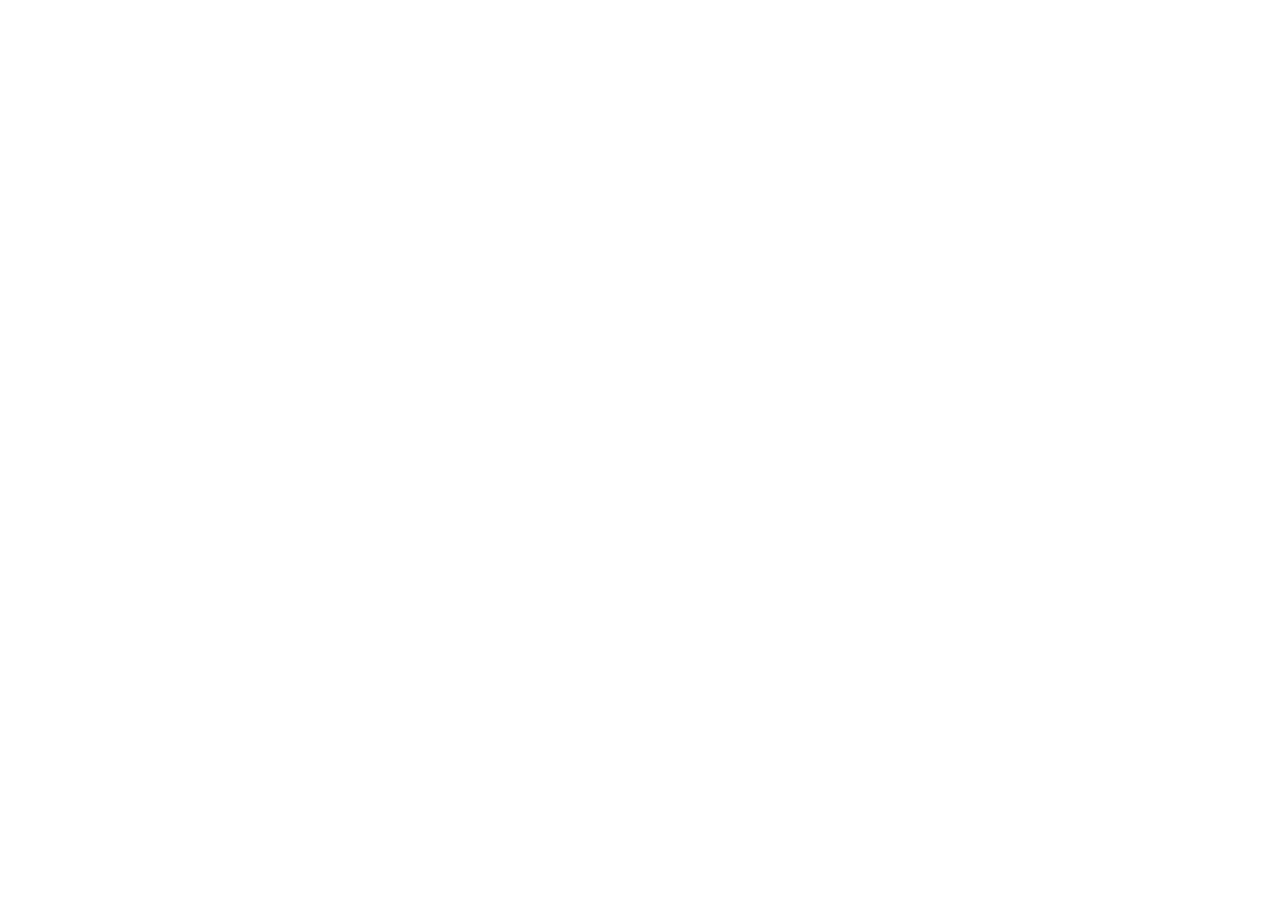
==== commit 99dbeb74: "New repo" ====
--- a/index.html
+++ b/index.html
@@ -1,178 +1,38 @@
 <!DOCTYPE html>
 <html lang="en">
+<head>
+  <meta charset="UTF-8" />
+  <meta name="viewport" content="width=device-width, initial-scale=1.0" />
 
-<head>
-  <title>Ex Nihilo Makers Community</title>
+  <title>QR Code | My Website</Faith works>
 
-  <meta charset="UTF-8">
-  <meta name="viewport" content="width=device-width, initial-scale=1.0">
+  <!-- Google Font -->
+  <link rel="preconnect" href="https://fonts.googleapis.com" />
+  <link rel="preconnect" href="https://fonts.gstatic.com" crossorigin />
+  <link href="https://fonts.googleapis.com/css2?family=Outfit:wght@400;700&display=swap" rel="stylesheet" />
 
-  <link rel="preconnect" href="https://fonts.googleapis.com">
-  <link rel="preconnect" href="https://fonts.gstatic.com" crossorigin>
-
-  <link href="https://fonts.googleapis.com/css2?family=Outfit:wght@400;700&display=swap" rel="stylesheet">
-
-  <link rel="stylesheet" href="style.css">
+  <!-- CSS -->
+  <link rel="stylesheet" href="style.css" />
 </head>
-
-
 <body>
 
-<header class="hero">
+  <main class="container">
+    <article class="card">
+      <img 
+        src="images/image-qr-code.png" 
+        alt="QR code linking to my website" 
+        class="card-image"
+      />
 
-<h1>Ex Nihilo Makers Community</h1>
-
-<h2>
-Creating From Nothing. Building For Everyone.
-</h2>
-
-<p>
-Faith-inspired 3D printing, CAD design, STEM education, 
-and custom creations designed to solve real-world problems.
-</p>
-
-<img 
-src="images/stacked-printers.png"
-alt="Stacked 3D printers"
-class="hero-image">
-
-</header>
-
-
-<main>
-
-
-<section class="about">
-
-<h2>Who Are We?</h2>
-
-<p>
-Ex Nihilo Makers Community is a creative technology company focused on
-3D printing, CAD design, STEM education, and custom creations designed to
-solve real-world problems.
-</p>
-
-
-<h2>What Do We Offer?</h2>
-
-<p>
-Faith-inspired 3D printed collections, custom CAD designs, STEM learning
-experiences, and innovative maker projects created to inspire creativity
-and community.
-</p>
-
-</section>
-
-
-
-<section class="buttons">
-
-<h2>Explore</h2>
-
-<a href="featured.html" class="button-link">
-View Collections
-</a>
-
-<a href="about.html" class="button-link">
-Learn About The Founder
-</a>
-
-</section>
-
-
-
-
-<section class="checkout">
-
-<h2>Shop Ex Nihilo Collections</h2>
-
-
-<div class="product">
-
-<h3>Living Water Collection</h3>
-
-<p>
-Includes a large mug, miniature mug, and Living Water keychain.
-</p>
-
-<p><strong>$30</strong></p>
-
-<stripe-buy-button
-  buy-button-id="buy_btn_1Txe41IHr2MawvWU47VX9Ib2"
-  publishable-key="pk_live_51TxYR2IHr2MawvWUVh4LdQSxwqMFHMt6ffkfEjAN1Z4Dk1iV40VXmPznHwUOPWBsQlIzbMenxcGWupOTqotcaY1o00ibyXacRp">
-</stripe-buy-button>
-
-
-</div>
-
-
-
-<div class="product">
-
-<h3>Pyramid Collection</h3>
-
-<p>
-Includes a standing pyramid and flat pyramid design.
-</p>
-
-<p><strong>$20</strong></p>
-
-<a href="buy.stripe.com/test_14A9ATeRh7ZI4TY7og4Vy02" class="button-link">
-Purchase Collection
-</a>
-
-</div>
-
-
-
-<div class="product">
-
-<h3>Creation Bundle</h3>
-
-<p>
-Includes a large 3D printed cup, mini cup, pyramid design,
-and keychain.
-</p>
-
-<p><strong>$40</strong></p>
-
-<a href="buy.stripe.com/test_7sY7sL6kL4NwaeicIA4Vy00" class="button-link">
-Purchase Collection
-</a>
-
-</div>
-
-
-
-<div class="product">
-
-<h3>Custom 3D Design Request</h3>
-
-<p>
-Bring your idea from concept to creation with custom CAD design
-and 3D printing services.
-</p>
-
-<a href="design-request.html" class="button-link">
-Request Custom Design
-</a>
-
-</div>
-
-
-</section>
-
-
-</main>
-
-
-
-<footer>
-
-EX NIHILO MAKERS COMMUNITY © 2026
-
-</footer>
-
+      <div class="card-content">
+        <h1>Improve your front-end skills by building projects</h1>
+        <p>
+          Scan the QR code to visit my website and follow my monthly updates,
+          projects, and maintenance releases.
+        </p>
+      </div>
+    </article>
+  </main>
 
 </body>
-</html>+</html>
